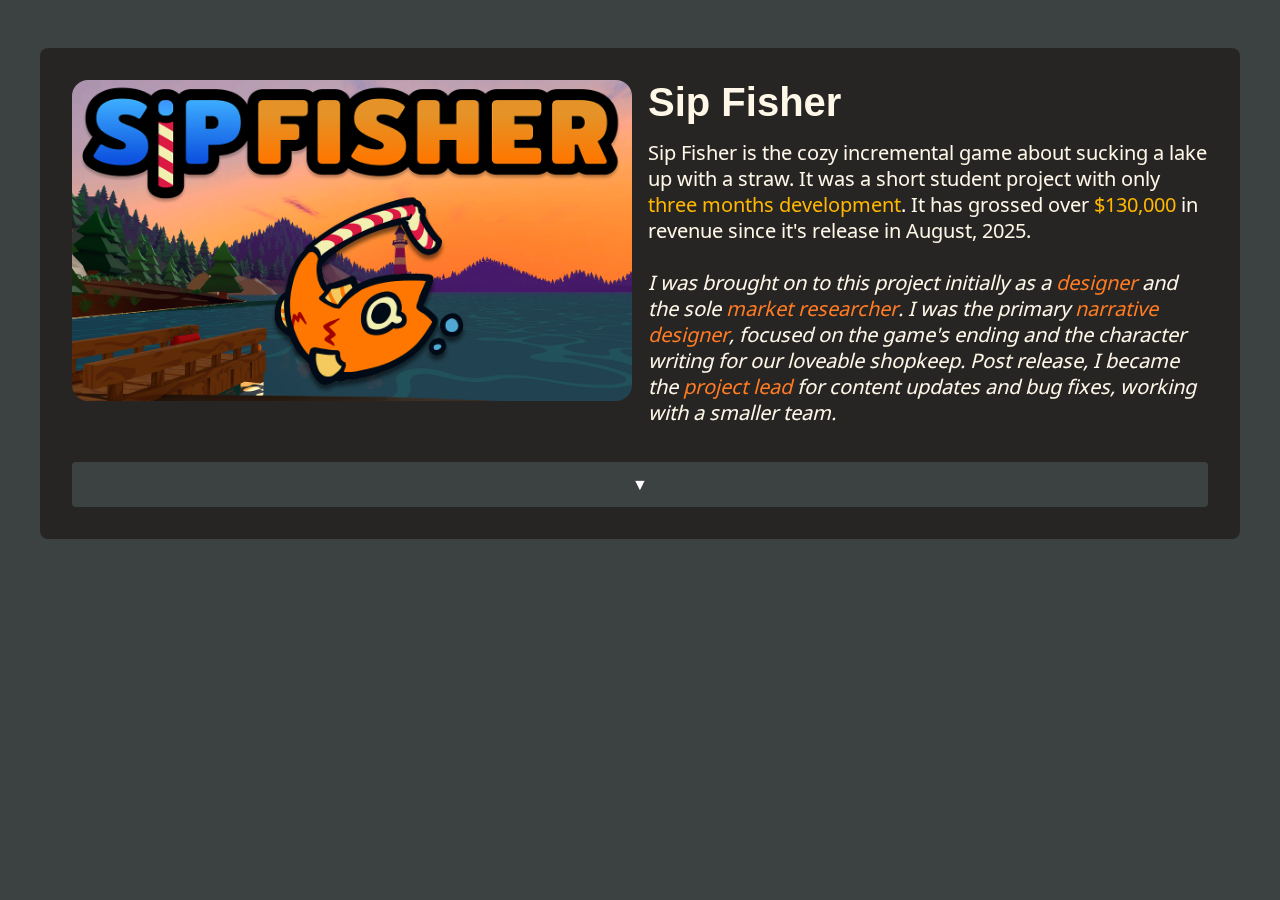
==== portfolio.html @ 53ce0615 "sip fisher section" ====
<!DOCTYPE html>
<html lang="en">
<head>
    <meta charset="UTF-8">
    <meta name="viewport" content="width=device-width, initial-scale=1.0">
    <title>Portfolio</title>
    <link rel="stylesheet" href="Assets/style.css">
</head>
<body>


    <header>
    <div class="portfolio-piece-container">
        <div class="text-container">
            <a href="https://store.steampowered.com/app/3680510/Sip_Fisher/" target="_blank" rel="noopener noreferrer"><img width="500px" src="Images/SipFisherMainCapsule.png"></a>
            <!-- <a href="" class="full-container-button" style="background-color: grey">Store Page</a> -->
        </div>
        <div class = "text-container">
            <h1>Sip Fisher</h1>
            <p>
                Sip Fisher is the cozy incremental game about sucking a lake up with a straw. It was a short student project with only <strong>three months development</strong>.
                It has grossed over <strong>$130,000</strong> in revenue since it's release in August, 2025.
                <br>
                <br>
                <i>I was brought on to this project initially as a <em>designer</em> and the sole <em>market researcher</em>. 
                I was the primary <em>narrative designer</em>, focused on the game's ending and the character writing for our loveable shopkeep.
                Post release, I became the <em>project lead</em> for content updates and bug fixes, working with a smaller team.</i>
            </p>
        </div>
        <a href="" class="full-container-button">▼</a>
    </div>
    </header>
</body>
</html>
---- Assets/style.css ----
@import url('https://fonts.googleapis.com/css2?family=Bebas+Neue&display=swap');
@import url('https://fonts.googleapis.com/css2?family=Noto+Znamenny+Musical+Notation&display=swap');

:root
{
    --base-color: #3C4142;
    --text-color: #fff7e8;
    --primary-color: #FFB700;
    --secondary-color: #ff7b24;
    --dark-grey: #262523;
    --juice-cube-red: #FF3A33;
}

*
{
    margin: 0;
    padding: 0;
    box-sizing: border-box;
}

html
{
    font-family: Noto Znamenny Musical Notation, Arial, Helvetica, sans-serif;
    color: var(--text-color);
}

body
{
    padding: 1em;
    background-color: var(--base-color);
}

h1, h2, h3
{
    font-family: Babas Neue, Arial, Helvetica, sans-serif;
}

nav 
{
    margin: 1em auto 3em auto;
    width: min(1000px, 100%)
}

nav ul
{
    display: flex;
    align-items: center;
    list-style-type: none;
    gap: 2em;
}

nav li:first-child
{
    margin-right: auto;
    font-family: Noto Znamenny Musical Notation, Arial, Helvetica, sans-serif;
    font-weight: bold;
}

nav a
{
    text-decoration: none;
    color: var(--text-color);
}

nav a:hover
{
    text-decoration: underline;
}

header, section
{
    margin: 2em auto;
    width: min(75em, 100%);
    background-color: var(--dark-grey);
    padding: min(2em, 15%);
    border-radius: 0.5em;
}

.flex-container
{
    display: flex;
    justify-content: center;
    align-items: center;
    flex-wrap: wrap;
    gap: 3em;
}

.portfolio-piece-container
{
    display: flex;
    justify-content: center;
    align-items: flex-start;
    flex-wrap: wrap;
    gap: 1em;
}

.portfolio-piece-container img {
  width: 100%;
  height: 100%;
  object-fit: cover;
  display: block;
  gap: 2em;
}

header img
{
    max-width: 100%;
    border-radius: 1em;
    object-fit: cover;
    object-position: bottom;
}

.text-container
{
    flex: 0 1 35em;
}

h1 
{
    font-size: 2.5rem;
}

.text-container p
{
    margin: 0.75em 0 1em 0;
    font-size: 1.25rem;
}

.cta-button
{
    display: inline-block;
    text-decoration: none;
    color: white;
    background-color: var(--primary-color);
    padding: 0.75em 1.25em;
    border-radius: 0.25em;
    font-weight: 600;
}

.full-container-button
{
    display: inline-block;
    width: 100%;
    text-decoration: none;
    color: white;
    background-color: var(--base-color);
    padding: 0.75em 1.25em;
    border-radius: 0.25em;
    font-weight: 600;
    text-align: center;
}

.secondary
{
    background-color: var(--secondary-color)
}

section
{
    padding: 3em min(2em, 15%);
    background-color: var(--dark-grey);
    text-align: center;
}

h2 
{
    font-size: 2rem;
}

section p
{
    margin-top: 1em;
    font-size: 1.25rem;
}

strong
{
    color: var(--primary-color)
}

.juice-cube-text
{
    color: var(--juice-cube-red);
    font-weight: bold;
}

em
{
    color: var(--secondary-color);
    font-weight: bold;
}
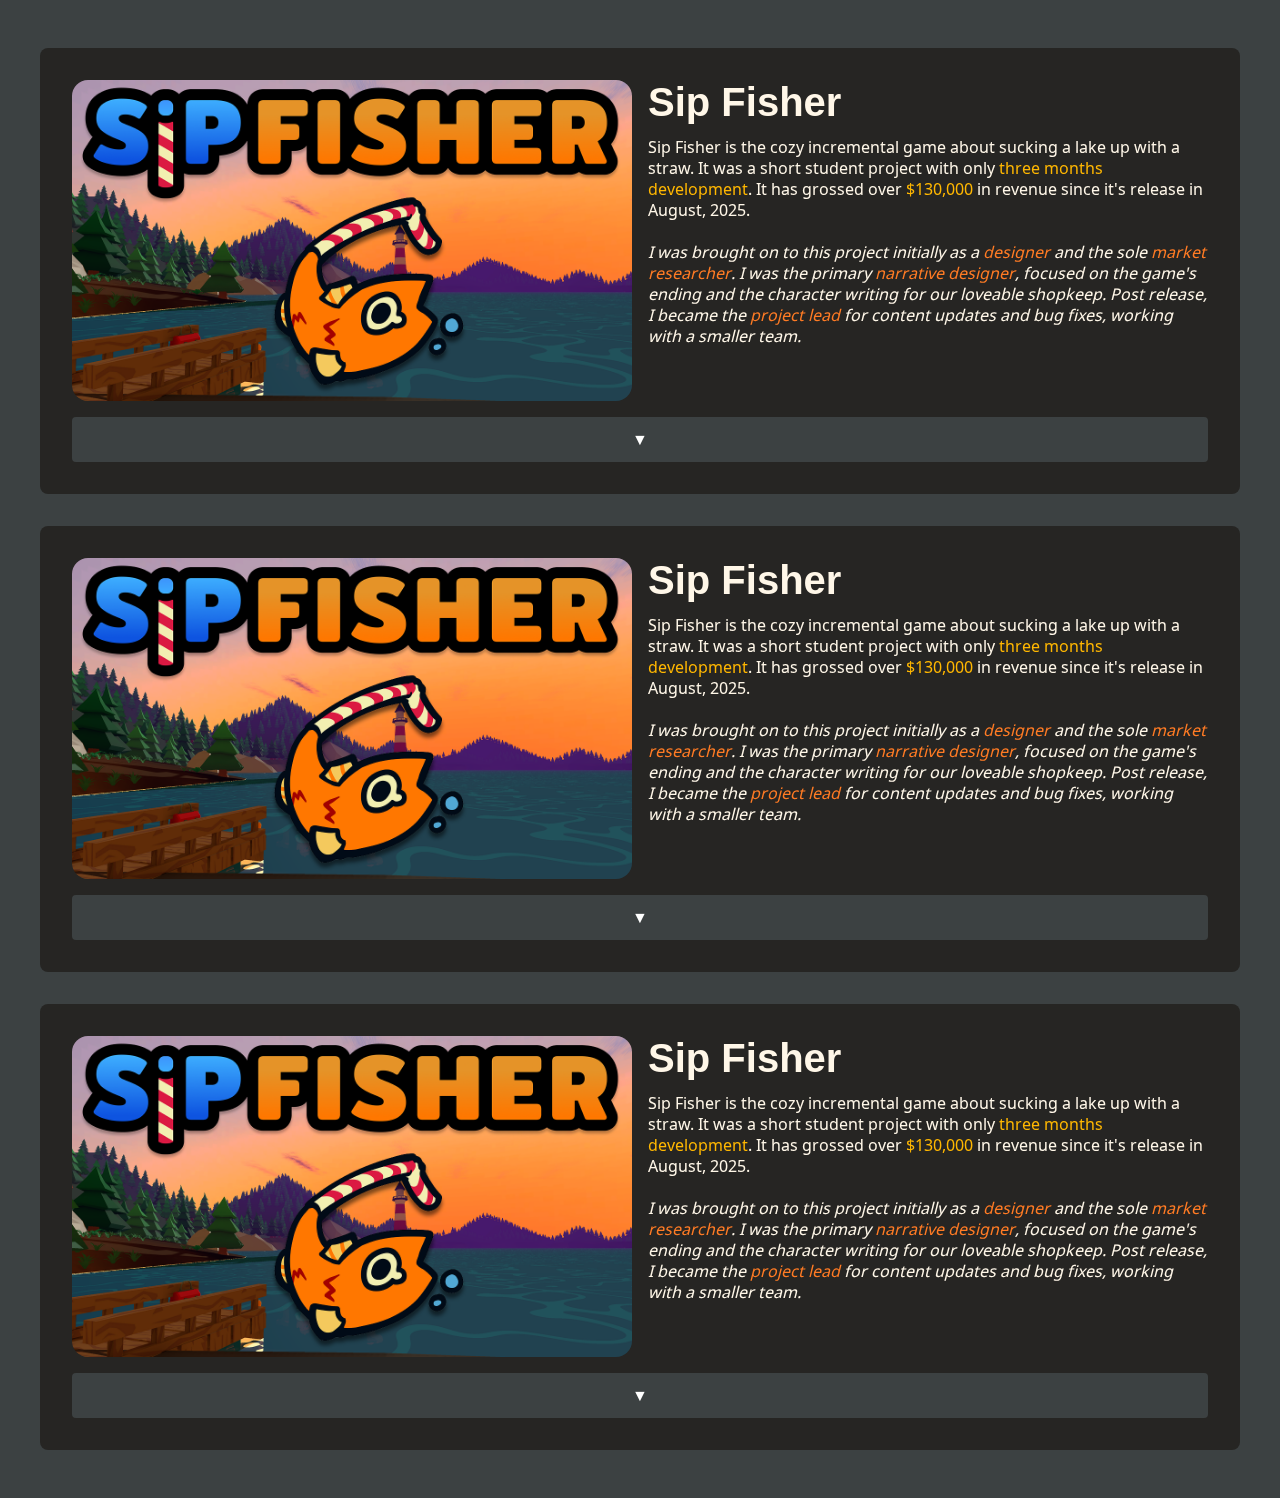
==== commit cfa91ee8: "Got autogenerated content working to some degree" ====
--- a/portfolio.html
+++ b/portfolio.html
@@ -6,29 +6,48 @@
     <title>Portfolio</title>
     <link rel="stylesheet" href="Assets/style.css">
 </head>
+
+<template id="portfolio-section">
+    <header>
+        <div class="portfolio-piece-container">
+            <div class="text-container">
+                <a href="https://store.steampowered.com/app/3680510/Sip_Fisher/" target="_blank" rel="noopener noreferrer"><img width="500px" src="Images/SipFisherMainCapsule.png"></a>
+                <!-- <a href="" class="full-container-button" style="background-color: grey">Store Page</a> -->
+            </div>
+            <div class = "text-container">
+                <h1 id="title">Sip Fisher</h1>
+                <p>
+                    Sip Fisher is the cozy incremental game about sucking a lake up with a straw. It was a short student project with only <strong>three months development</strong>.
+                    It has grossed over <strong>$130,000</strong> in revenue since it's release in August, 2025.
+                    <br>
+                    <br>
+                    <i>I was brought on to this project initially as a <em>designer</em> and the sole <em>market researcher</em>. 
+                    I was the primary <em>narrative designer</em>, focused on the game's ending and the character writing for our loveable shopkeep.
+                    Post release, I became the <em>project lead</em> for content updates and bug fixes, working with a smaller team.</i>
+            </div>
+            <a href="" class="full-container-button">▼</a>
+        </div>
+    </header>
+</template>
+
 <body>
+    <div id="container"></div>
 
-
-    <header>
-    <div class="portfolio-piece-container">
-        <div class="text-container">
-            <a href="https://store.steampowered.com/app/3680510/Sip_Fisher/" target="_blank" rel="noopener noreferrer"><img width="500px" src="Images/SipFisherMainCapsule.png"></a>
-            <!-- <a href="" class="full-container-button" style="background-color: grey">Store Page</a> -->
-        </div>
-        <div class = "text-container">
-            <h1>Sip Fisher</h1>
-            <p>
-                Sip Fisher is the cozy incremental game about sucking a lake up with a straw. It was a short student project with only <strong>three months development</strong>.
-                It has grossed over <strong>$130,000</strong> in revenue since it's release in August, 2025.
-                <br>
-                <br>
-                <i>I was brought on to this project initially as a <em>designer</em> and the sole <em>market researcher</em>. 
-                I was the primary <em>narrative designer</em>, focused on the game's ending and the character writing for our loveable shopkeep.
-                Post release, I became the <em>project lead</em> for content updates and bug fixes, working with a smaller team.</i>
-            </p>
-        </div>
-        <a href="" class="full-container-button">▼</a>
-    </div>
-    </header>
+    <script>
+        const files = ["sip-fisher", "sip-fisher", "sip-fisher"]
+        const template = document.getElementById('portfolio-section');
+        for (let i = 0; i < files.length; i++)
+        {
+            const clone = template.content.cloneNode(true);
+            fetch('portfolio-assets/'+files[i]+'.md')
+            .then(response => response.text())
+            .then(data => {
+                clone.getElementById('title').textContent = data;
+                container.appendChild(clone);
+            })
+            
+        }
+    </script>
+    
 </body>
 </html>
--- a/Assets/style.css
+++ b/Assets/style.css
@@ -99,7 +99,6 @@
   height: 100%;
   object-fit: cover;
   display: block;
-  gap: 2em;
 }
 
 header img
@@ -123,7 +122,7 @@
 .text-container p
 {
     margin: 0.75em 0 1em 0;
-    font-size: 1.25rem;
+    font-size: clamp(1rem, 1.23cqi, 2rem);
 }
 
 .cta-button
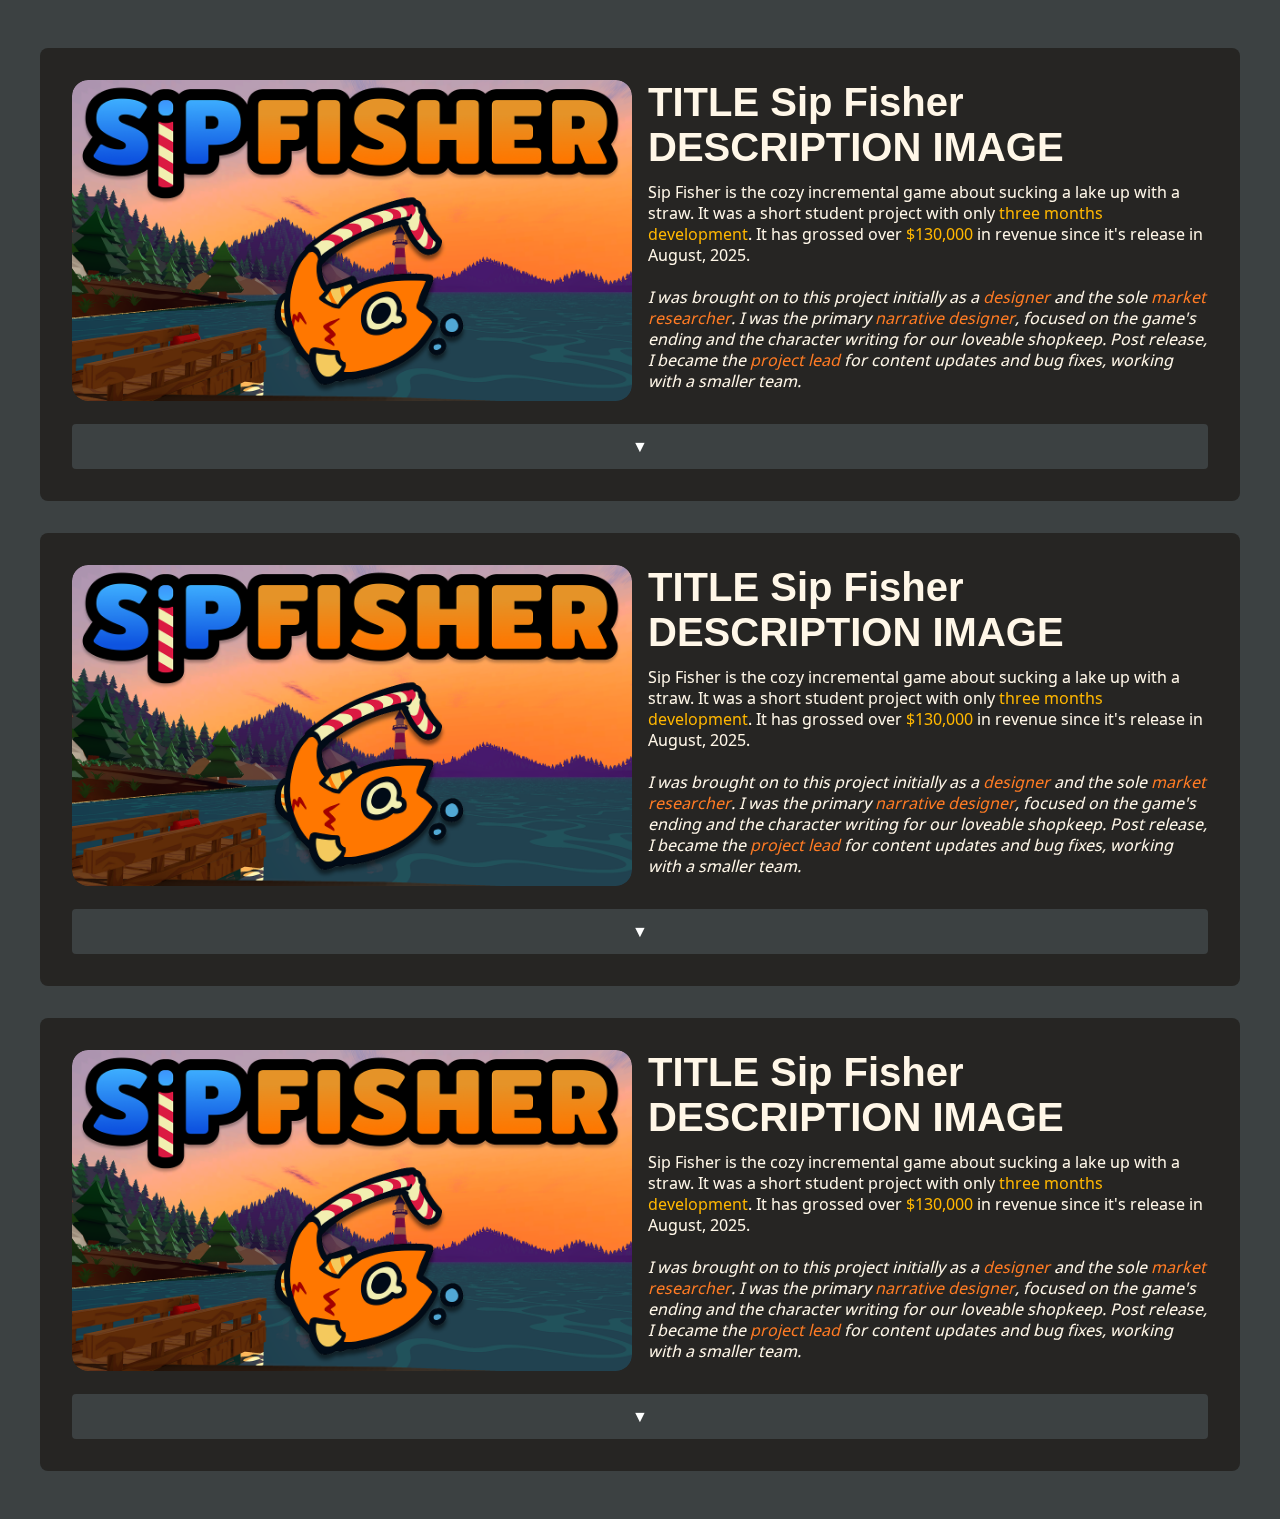
==== commit cc68bdc6: "portfolio images are clickable" ====
--- a/portfolio.html
+++ b/portfolio.html
@@ -10,7 +10,7 @@
 <template id="portfolio-section">
     <header>
         <div class="portfolio-piece-container">
-            <div class="text-container">
+            <div class="clickable-image-container">
                 <a href="https://store.steampowered.com/app/3680510/Sip_Fisher/" target="_blank" rel="noopener noreferrer"><img width="500px" src="Images/SipFisherMainCapsule.png"></a>
                 <!-- <a href="" class="full-container-button" style="background-color: grey">Store Page</a> -->
             </div>
--- a/Assets/style.css
+++ b/Assets/style.css
@@ -123,6 +123,38 @@
 {
     margin: 0.75em 0 1em 0;
     font-size: clamp(1rem, 1.23cqi, 2rem);
+}
+
+.clickable-image-container
+{
+    flex: 0 1 35em;
+    overflow: hidden;
+    border-radius: 1em;
+}
+
+.clickable-image-container img
+{
+    transition: transform 0.2s ease, opacity 0.2s ease;
+}
+
+.clickable-image-container:hover img
+{
+    transform: scale(1.1);
+    opacity: 0.7;
+}
+
+.clickable-image-container .hover-only-image
+{
+    opacity: 1;
+}
+
+.hover-only-image
+{
+    position: absolute;
+    z-index: 2;
+    width: 10px;
+    height: 10px;
+    /* opacity: 0; */
 }
 
 .cta-button
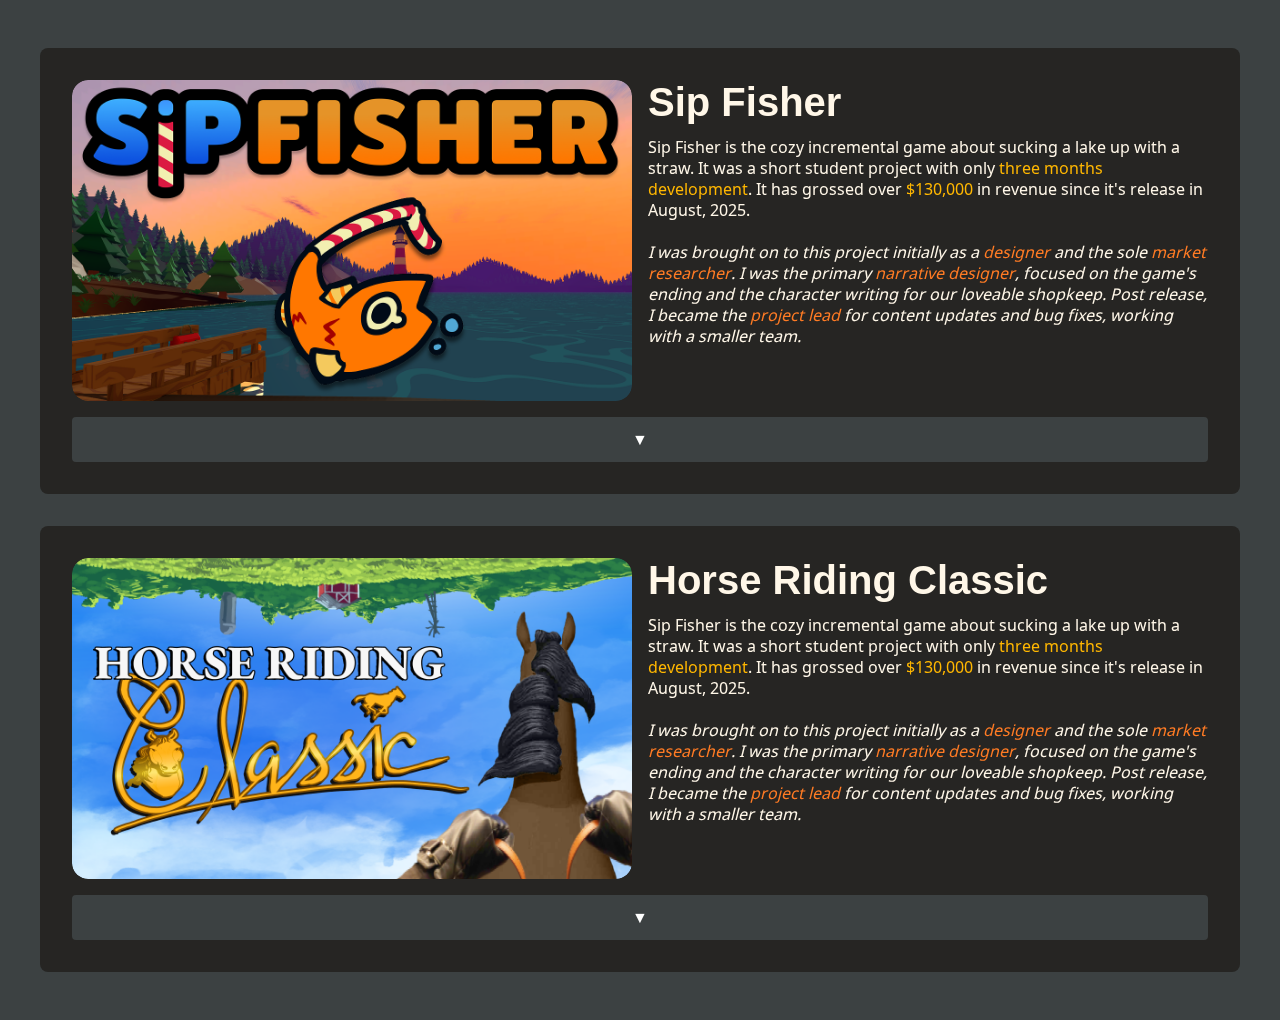
==== commit af19f46d: "title, image, and steam link can be set dynamically" ====
--- a/portfolio.html
+++ b/portfolio.html
@@ -11,11 +11,13 @@
     <header>
         <div class="portfolio-piece-container">
             <div class="clickable-image-container">
-                <a href="https://store.steampowered.com/app/3680510/Sip_Fisher/" target="_blank" rel="noopener noreferrer"><img width="500px" src="Images/SipFisherMainCapsule.png"></a>
+                <a id="section-link" href="" target="_blank" rel="noopener noreferrer">
+                    <img id="section-image" width="500px" src="">
+                </a>
                 <!-- <a href="" class="full-container-button" style="background-color: grey">Store Page</a> -->
             </div>
             <div class = "text-container">
-                <h1 id="title">Sip Fisher</h1>
+                <h1 id="title">Template Title</h1>
                 <p>
                     Sip Fisher is the cozy incremental game about sucking a lake up with a straw. It was a short student project with only <strong>three months development</strong>.
                     It has grossed over <strong>$130,000</strong> in revenue since it's release in August, 2025.
@@ -34,7 +36,7 @@
     <div id="container"></div>
 
     <script>
-        const files = ["sip-fisher", "sip-fisher", "sip-fisher"]
+        const files = ["sip-fisher","horse-riding-classic"]
         const template = document.getElementById('portfolio-section');
         for (let i = 0; i < files.length; i++)
         {
@@ -42,7 +44,17 @@
             fetch('portfolio-assets/'+files[i]+'.md')
             .then(response => response.text())
             .then(data => {
-                clone.getElementById('title').textContent = data;
+                var lines = data.split(/\r?\n/);
+                var title = lines[0].replace("TITLE:", "");
+                var imagePath = lines[1].replace("IMAGE:","");
+                var steamLink = lines[2].replace("STEAMLINK:","");
+
+                clone.getElementById('title').textContent = title;
+                const sectionImage = clone.getElementById('section-image');
+                sectionImage.src = imagePath;
+                const sectionLink = clone.getElementById('section-link');
+                sectionLink.href = steamLink;
+
                 container.appendChild(clone);
             })
             
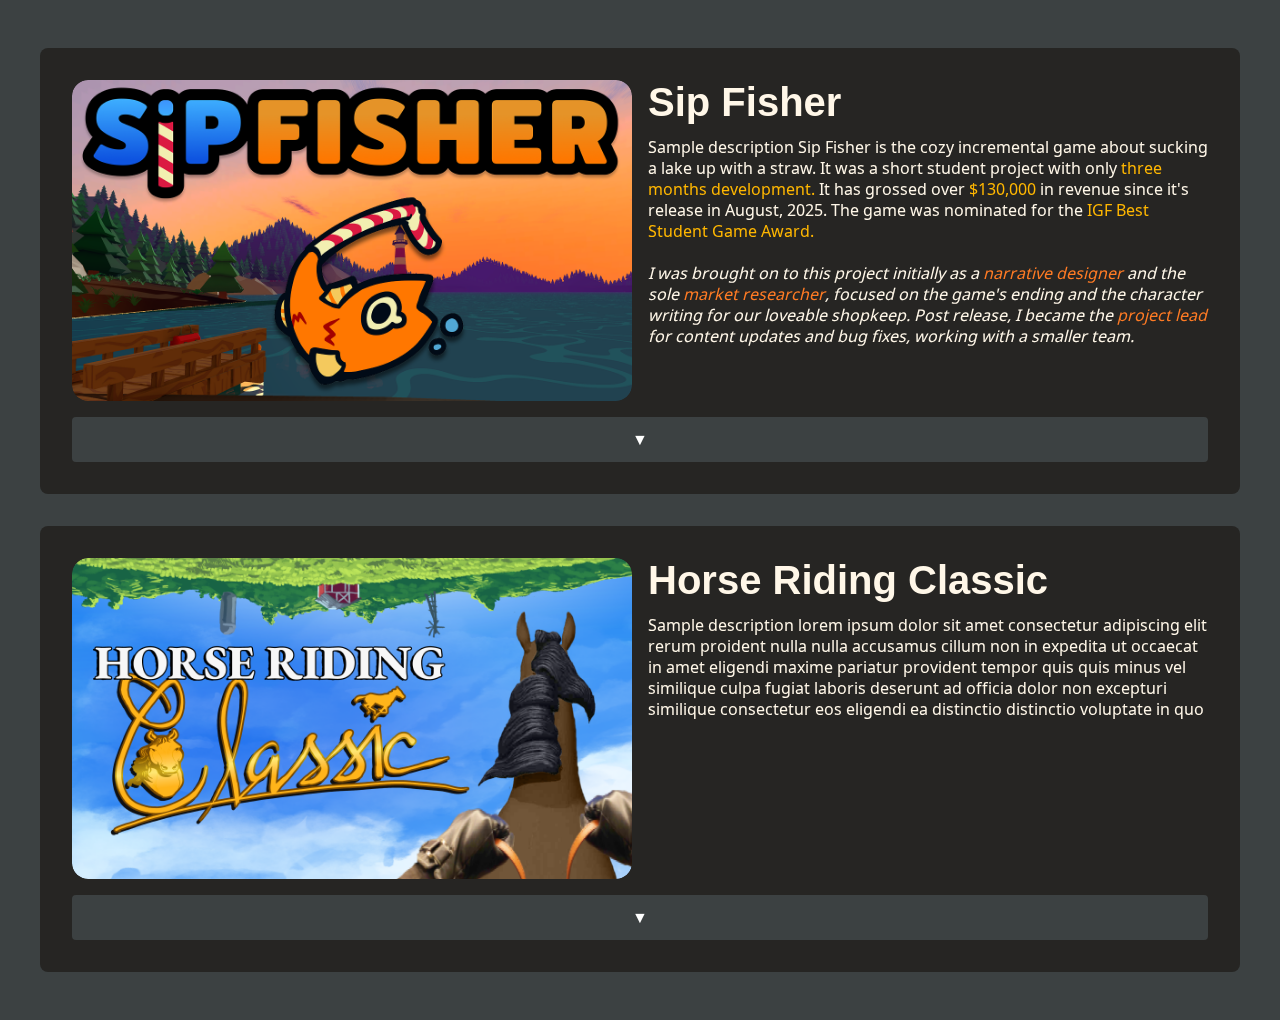
==== commit d1aea621: "dynamic descriptions + better sip fisher description" ====
--- a/portfolio.html
+++ b/portfolio.html
@@ -18,14 +18,9 @@
             </div>
             <div class = "text-container">
                 <h1 id="title">Template Title</h1>
-                <p>
-                    Sip Fisher is the cozy incremental game about sucking a lake up with a straw. It was a short student project with only <strong>three months development</strong>.
-                    It has grossed over <strong>$130,000</strong> in revenue since it's release in August, 2025.
-                    <br>
-                    <br>
-                    <i>I was brought on to this project initially as a <em>designer</em> and the sole <em>market researcher</em>. 
-                    I was the primary <em>narrative designer</em>, focused on the game's ending and the character writing for our loveable shopkeep.
-                    Post release, I became the <em>project lead</em> for content updates and bug fixes, working with a smaller team.</i>
+                <p id="description">
+                    Sample description
+                </p>
             </div>
             <a href="" class="full-container-button">▼</a>
         </div>
@@ -55,6 +50,16 @@
                 const sectionLink = clone.getElementById('section-link');
                 sectionLink.href = steamLink;
 
+                const description = clone.getElementById('description');
+                for(let i = 3; i < lines.length; i++)
+                {
+                    var line = lines[i];
+                    if (line == "DESCRIPTION") continue;
+                    if (line == "") description.innerHTML += "<br>"
+                    if (line == "END DESCRIPTION") break;
+                    description.innerHTML += line;
+                }
+
                 container.appendChild(clone);
             })
             
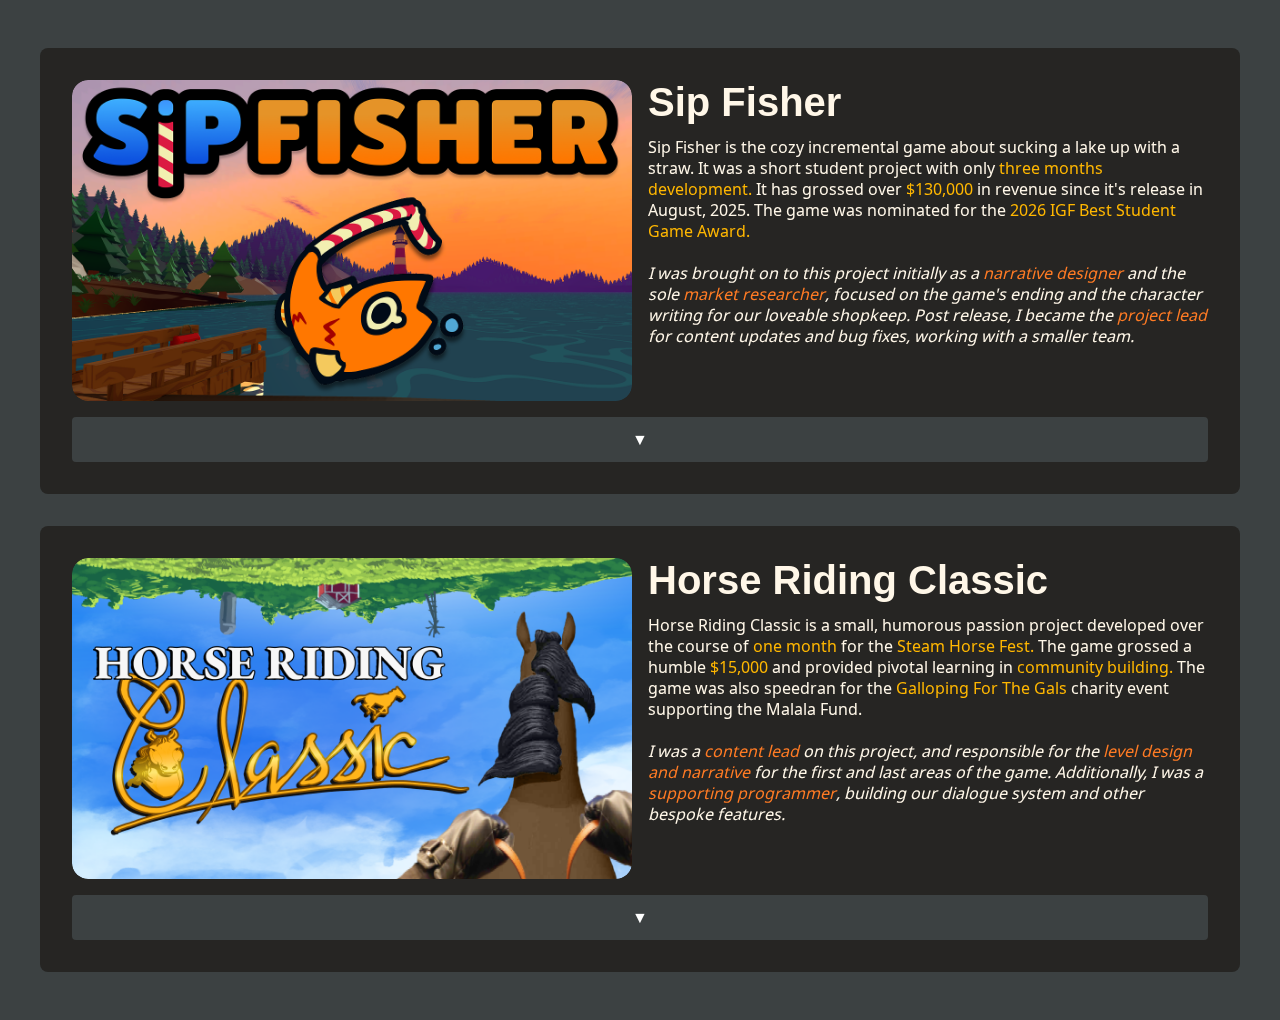
==== commit 16bba272: "steam logo is placed over images" ====
--- a/portfolio.html
+++ b/portfolio.html
@@ -13,8 +13,8 @@
             <div class="clickable-image-container">
                 <a id="section-link" href="" target="_blank" rel="noopener noreferrer">
                     <img id="section-image" width="500px" src="">
+                    <img src="Images/SteamLogo-Visit.png" class="hover-only-image">
                 </a>
-                <!-- <a href="" class="full-container-button" style="background-color: grey">Store Page</a> -->
             </div>
             <div class = "text-container">
                 <h1 id="title">Template Title</h1>
@@ -31,7 +31,12 @@
     <div id="container"></div>
 
     <script>
-        const files = ["sip-fisher","horse-riding-classic"]
+        const files = 
+        [
+            "sip-fisher",
+            "horse-riding-classic",
+        ]
+
         const template = document.getElementById('portfolio-section');
         for (let i = 0; i < files.length; i++)
         {
@@ -51,6 +56,7 @@
                 sectionLink.href = steamLink;
 
                 const description = clone.getElementById('description');
+                description.innerHTML = "";
                 for(let i = 3; i < lines.length; i++)
                 {
                     var line = lines[i];
--- a/Assets/style.css
+++ b/Assets/style.css
@@ -130,10 +130,15 @@
     flex: 0 1 35em;
     overflow: hidden;
     border-radius: 1em;
+    position: relative;
+    display: flex;
+    align-items: center;
+    justify-content: center;
 }
 
 .clickable-image-container img
 {
+    display: block;
     transition: transform 0.2s ease, opacity 0.2s ease;
 }
 
@@ -143,7 +148,7 @@
     opacity: 0.7;
 }
 
-.clickable-image-container .hover-only-image
+.clickable-image-container:hover .hover-only-image
 {
     opacity: 1;
 }
@@ -151,10 +156,13 @@
 .hover-only-image
 {
     position: absolute;
-    z-index: 2;
-    width: 10px;
-    height: 10px;
-    /* opacity: 0; */
+    z-index: 1;
+    top: 5em;
+    left: 13em;
+    max-width: 175px;
+    max-height: 175px;
+    opacity: 0;
+    border-radius: 0px;
 }
 
 .cta-button
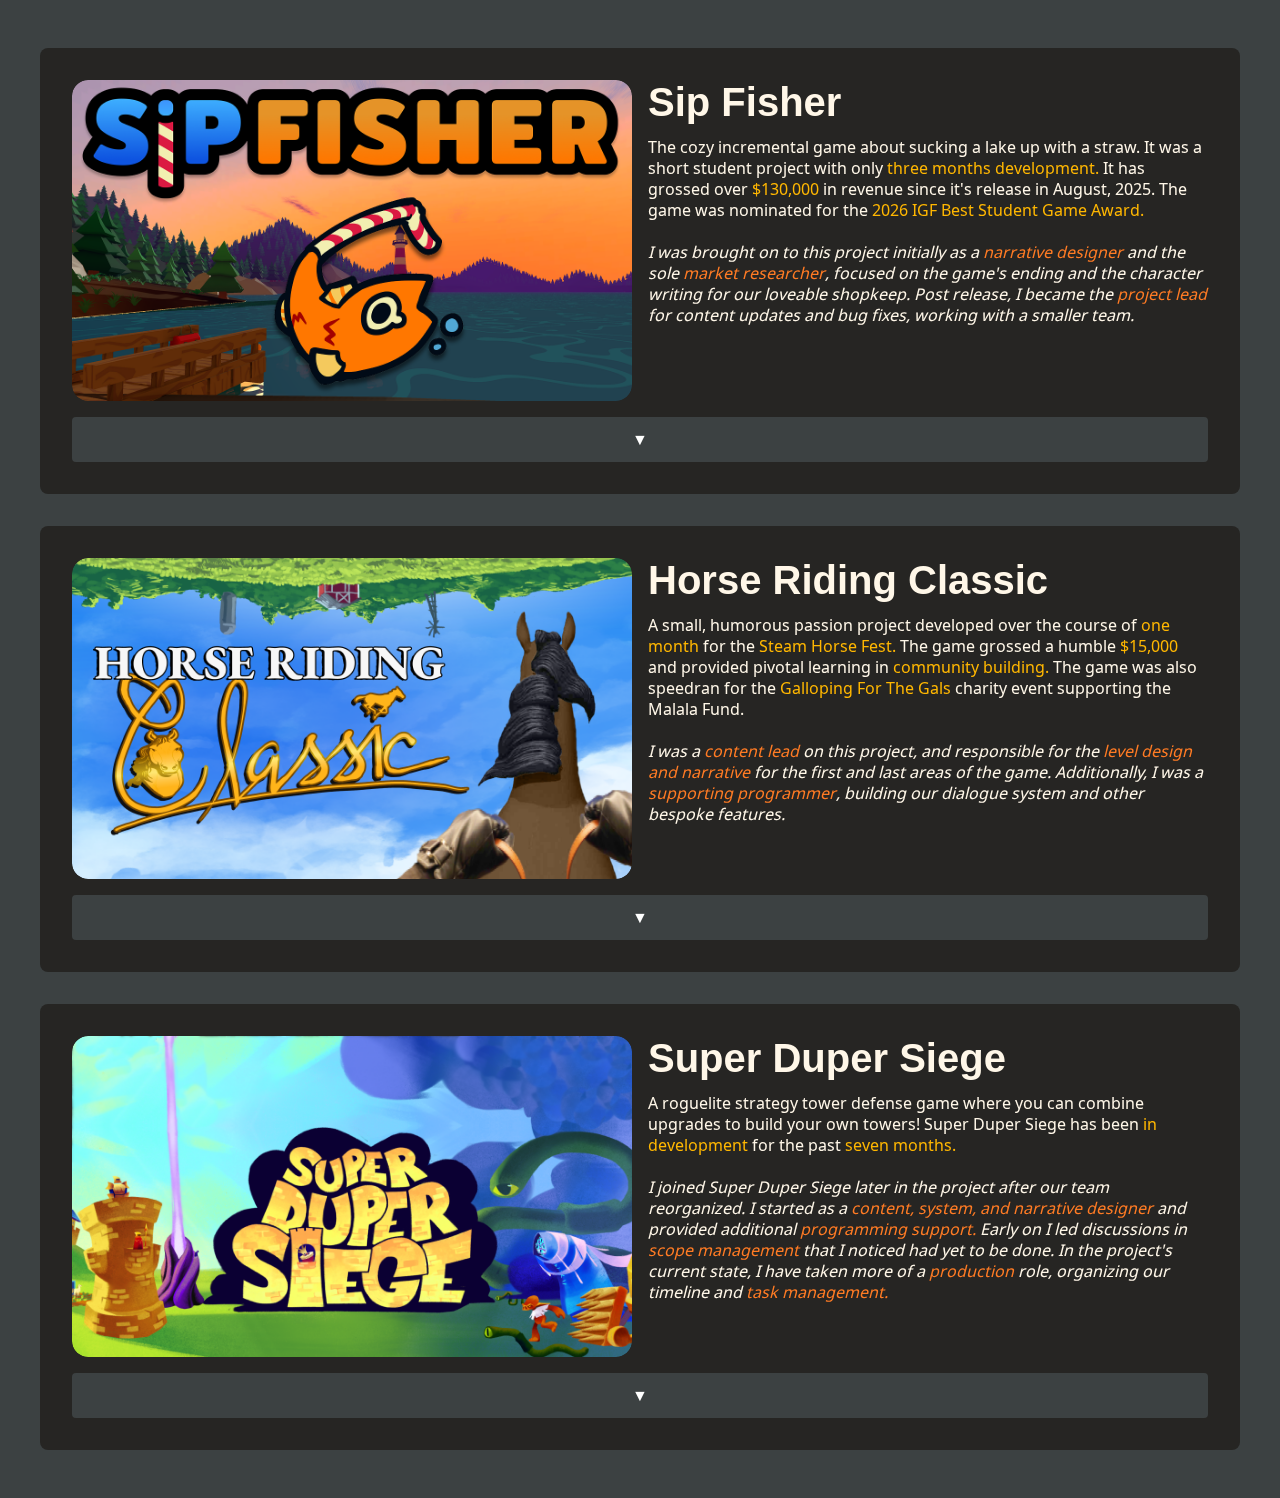
==== commit d50dbfb1: "Super Duper Siege section + text effects" ====
--- a/portfolio.html
+++ b/portfolio.html
@@ -35,6 +35,7 @@
         [
             "sip-fisher",
             "horse-riding-classic",
+            "super-duper-siege",
         ]
 
         const template = document.getElementById('portfolio-section');
--- a/Assets/style.css
+++ b/Assets/style.css
@@ -227,4 +227,28 @@
 {
     color: var(--secondary-color);
     font-weight: bold;
+}
+
+.extra-strong
+{
+    display: inline-block;
+    font-weight: bolder;
+    color: var(--primary-color);
+    animation: wiggle;
+    animation-duration: 1s;
+    animation-iteration-count: infinite;
+}
+
+@keyframes colorShift {
+    0% {color: var(--primary-color);}
+    50% {color: var(--secondary-color);}
+    100% {color: var(--primary-color);}
+}
+
+@keyframes wiggle {
+    0% { transform: rotate(0deg); }
+   80% { transform: rotate(0deg); }
+   85% { transform: rotate(5deg); }
+   95% { transform: rotate(-5deg); }
+  100% { transform: rotate(0deg); }
 }
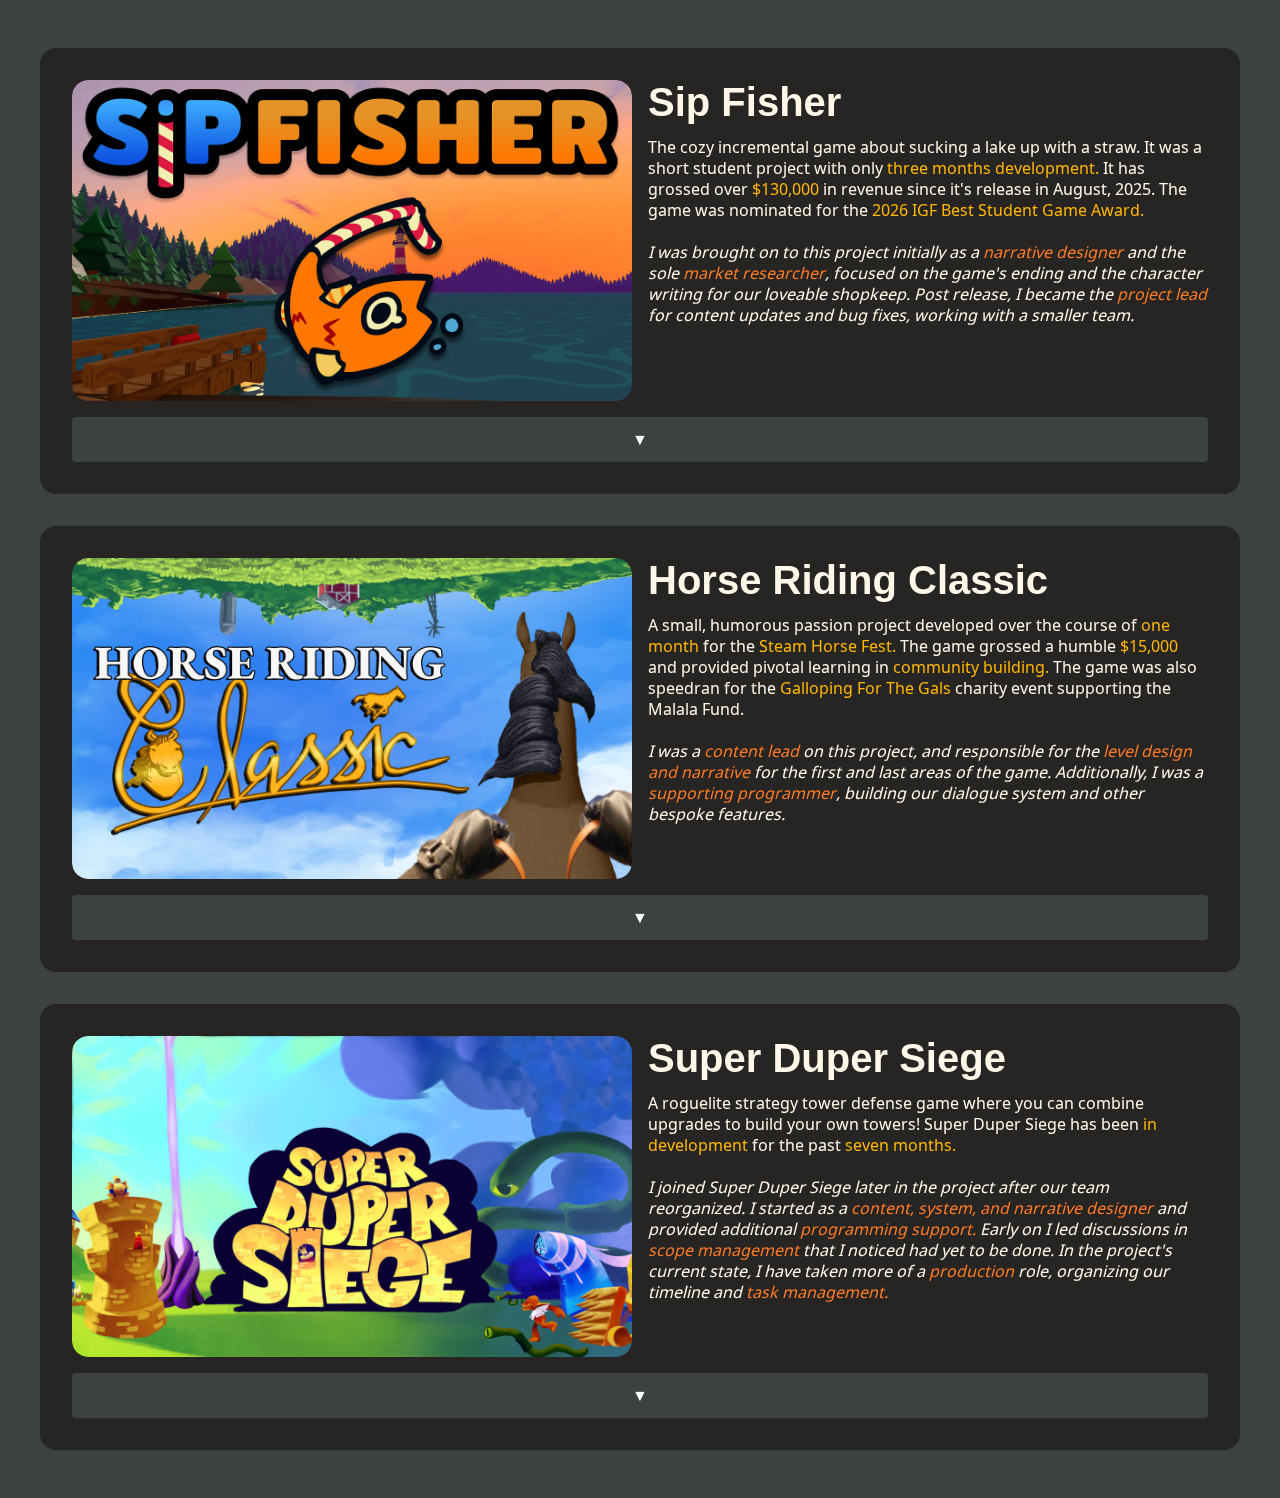
==== commit 4c254bb9: "the for loop now has a forced sequence" ====
--- a/portfolio.html
+++ b/portfolio.html
@@ -31,46 +31,51 @@
     <div id="container"></div>
 
     <script>
-        const files = 
+        const portfolioFiles = 
         [
             "sip-fisher",
             "horse-riding-classic",
-            "super-duper-siege",
+            "super-duper-siege"
         ]
 
         const template = document.getElementById('portfolio-section');
-        for (let i = 0; i < files.length; i++)
+        loadFiles(portfolioFiles);
+        
+        async function loadFiles(files)
         {
-            const clone = template.content.cloneNode(true);
-            fetch('portfolio-assets/'+files[i]+'.md')
-            .then(response => response.text())
-            .then(data => {
-                var lines = data.split(/\r?\n/);
-                var title = lines[0].replace("TITLE:", "");
-                var imagePath = lines[1].replace("IMAGE:","");
-                var steamLink = lines[2].replace("STEAMLINK:","");
+            for (const file of files)
+            {
+                const clone = template.content.cloneNode(true);
+                const response = await fetch('portfolio-assets/'+file+'.md')
+                .then(response => response.text())
+                .then(data => {
+                    var lines = data.split(/\r?\n/);
+                    var title = lines[0].replace("TITLE:", "");
+                    var imagePath = lines[1].replace("IMAGE:","");
+                    var steamLink = lines[2].replace("STEAMLINK:","");
 
-                clone.getElementById('title').textContent = title;
-                const sectionImage = clone.getElementById('section-image');
-                sectionImage.src = imagePath;
-                const sectionLink = clone.getElementById('section-link');
-                sectionLink.href = steamLink;
+                    clone.getElementById('title').textContent = title;
+                    const sectionImage = clone.getElementById('section-image');
+                    sectionImage.src = imagePath;
+                    const sectionLink = clone.getElementById('section-link');
+                    sectionLink.href = steamLink;
 
-                const description = clone.getElementById('description');
-                description.innerHTML = "";
-                for(let i = 3; i < lines.length; i++)
-                {
-                    var line = lines[i];
-                    if (line == "DESCRIPTION") continue;
-                    if (line == "") description.innerHTML += "<br>"
-                    if (line == "END DESCRIPTION") break;
-                    description.innerHTML += line;
-                }
+                    const description = clone.getElementById('description');
+                    description.innerHTML = "";
+                    for(let i = 3; i < lines.length; i++)
+                    {
+                        var line = lines[i];
+                        if (line == "DESCRIPTION") continue;
+                        if (line == "") description.innerHTML += "<br>"
+                        if (line == "END DESCRIPTION") break;
+                        description.innerHTML += line;
+                    }
 
-                container.appendChild(clone);
-            })
-            
+                    container.appendChild(clone);
+                })
+            } 
         }
+
     </script>
     
 </body>
--- a/Assets/style.css
+++ b/Assets/style.css
@@ -73,7 +73,7 @@
     width: min(75em, 100%);
     background-color: var(--dark-grey);
     padding: min(2em, 15%);
-    border-radius: 0.5em;
+    border-radius: 1em;
 }
 
 .flex-container
